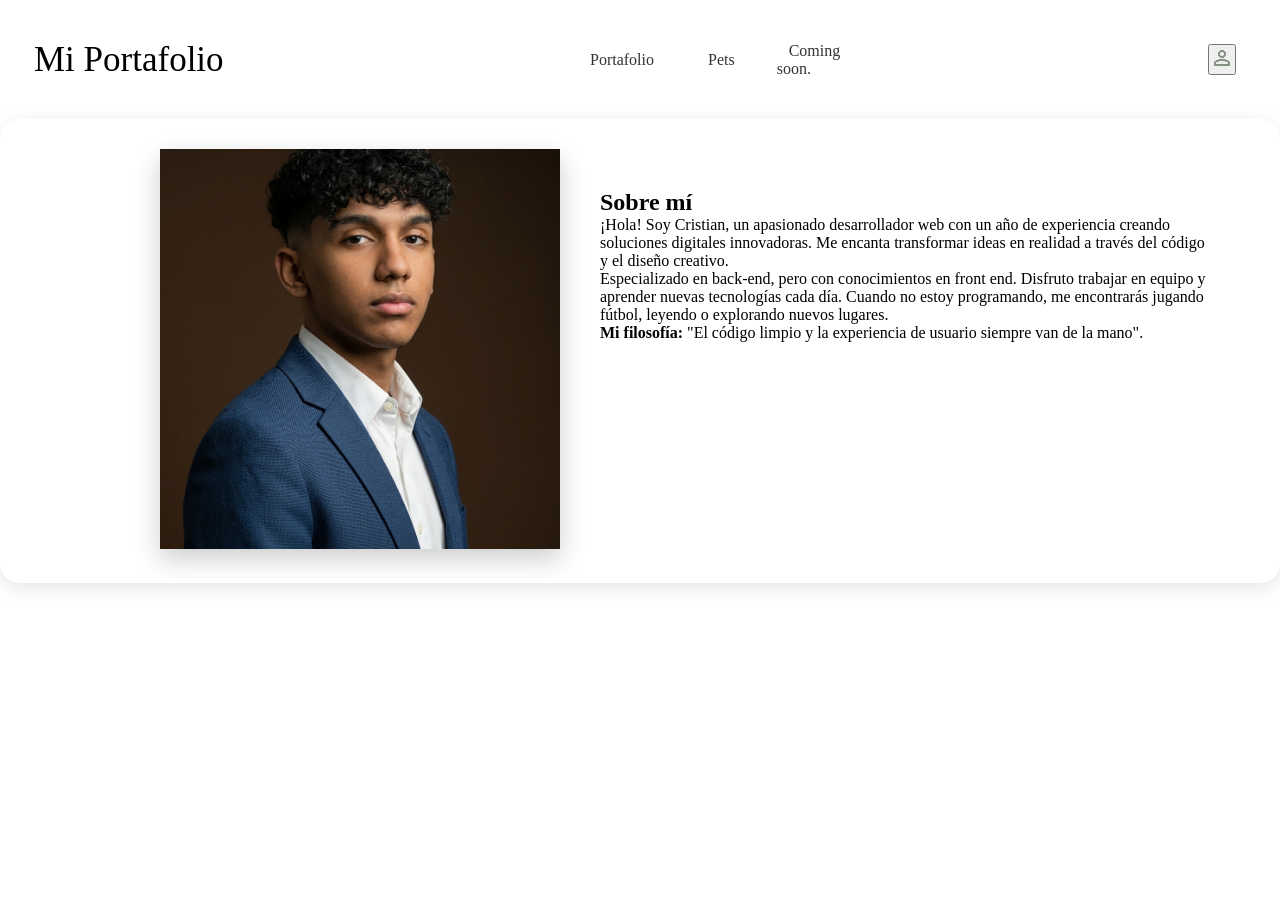
==== assets/index.html @ 3c235b00 "portafolio2" ====
<!DOCTYPE html>
<html lang="en">

<head>
    <meta charset="UTF-8">
    <meta name="viewport" content="width=device-width, initial-scale=1.0">
    <title>Document</title>
    <link rel="stylesheet" href="style/style.css">
</head>

<body>
    <header>
        <nav class="navbar">
            <div id="container">
                <div class="div-uno">
                    <a class="title" href="#">Mi Portafolio</a>
                </div>
                <div class="div-dos">
                    <ul>
                        <li>
                            <a href="#">Portafolio</a>
                        </li>
                        <li class="nav-item">
                            <a href="#">Pets</a>
                        </li>
                        <li class="nav-item">
                            <a href="#">Coming soon.</a>
                        </li>
                    </ul>
                </div>
                <div class="div-tres">
                    <button class="main-button" type="button" data-bs-toggle="collapse">
                        <img src="imgs/person_24dp_869484_FILL0_wght400_GRAD0_opsz24.png" alt="useraccount">
                    </button>
                </div>
            </div>
        </nav>
    </header>
    <div id="main-container">
        <div class="imagen-perfil">
            <img src="imgs/Gemini_Generated_Image_rar9kurar9kurar9.png" alt="Foto de perfil">
        </div>
        <div class="sobre-mi">
            <section>
                <h2>Sobre mí</h2>
                <p>¡Hola! Soy Cristian, un apasionado desarrollador web con un año de experiencia creando soluciones
                    digitales innovadoras. Me encanta transformar ideas en realidad a través del código y el diseño
                    creativo.</p>
                <p>Especializado en back-end, pero con conocimientos en front end. Disfruto trabajar en equipo y
                    aprender nuevas tecnologías cada día. Cuando no estoy programando, me encontrarás jugando fútbol,
                    leyendo o explorando nuevos lugares.</p>
                <p><strong>Mi filosofía:</strong> "El código limpio y la experiencia de usuario siempre van de la mano".
                </p>
            </section>
        </div>
    </div>
</body>

</html>
---- assets/style/style.css ----
* {
  padding: 0;
  margin: 0;
  box-sizing: border-box;
}

body {
  width: 100%;
  height: 100vh;
  justify-content: center;
  align-items: center;
}

#container {
  display: grid;
  grid-template-columns: repeat(3, 1fr);
  padding: 4px;
  gap: 30px;
}

.div-uno {
  grid-column: 1/1;
  justify-content: center;
  align-content: center;
  padding: 30px;
}

.div-uno a {
  text-decoration: none;
  font-style: Serif;
  color: black;
  font-size: 35px;
}

.div-dos {
  align-content: center;
}

.div-dos a {
  align-content: center;
}

.div-tres {
  align-content: center;
  display: flex;
  justify-content: end;
  padding: 40px;
}

ul {
  display: flex;
  align-items: center;
  margin-left: 140px;
  gap: 30px;
}

nav ul li a {
  text-decoration: none;
  color: #333333;
  padding: 8px 12px;
  transition: all 0.3s ease;
}

nav ul {
  list-style: none;
}

#main-container {
  border-radius: 20px;
  padding: 30px;
  box-shadow: 0 5px 20px rgba(0, 0, 0, 0.1);
  display: grid;
  grid-template-columns: repeat(3, 1fr);
}

.images-perfil {
  box-shadow: 0 5px 20px rgba(0, 0, 0, 0.1);
}

.imagen-perfil img {
  margin-left: 130px;
  width: 400px;
  height: 400px;
  object-fit: cover;
  box-shadow: 0 10px 25px rgba(0, 0, 0, 0.2);
  transition: transform 0.3s ease;
}

.imagen-perfil img:hover {
  transform: scale(1.05);
}

.sobre-mi {
  padding: 40px;
  grid-column: 2/4;
}

/*# sourceMappingURL=style.css.map */
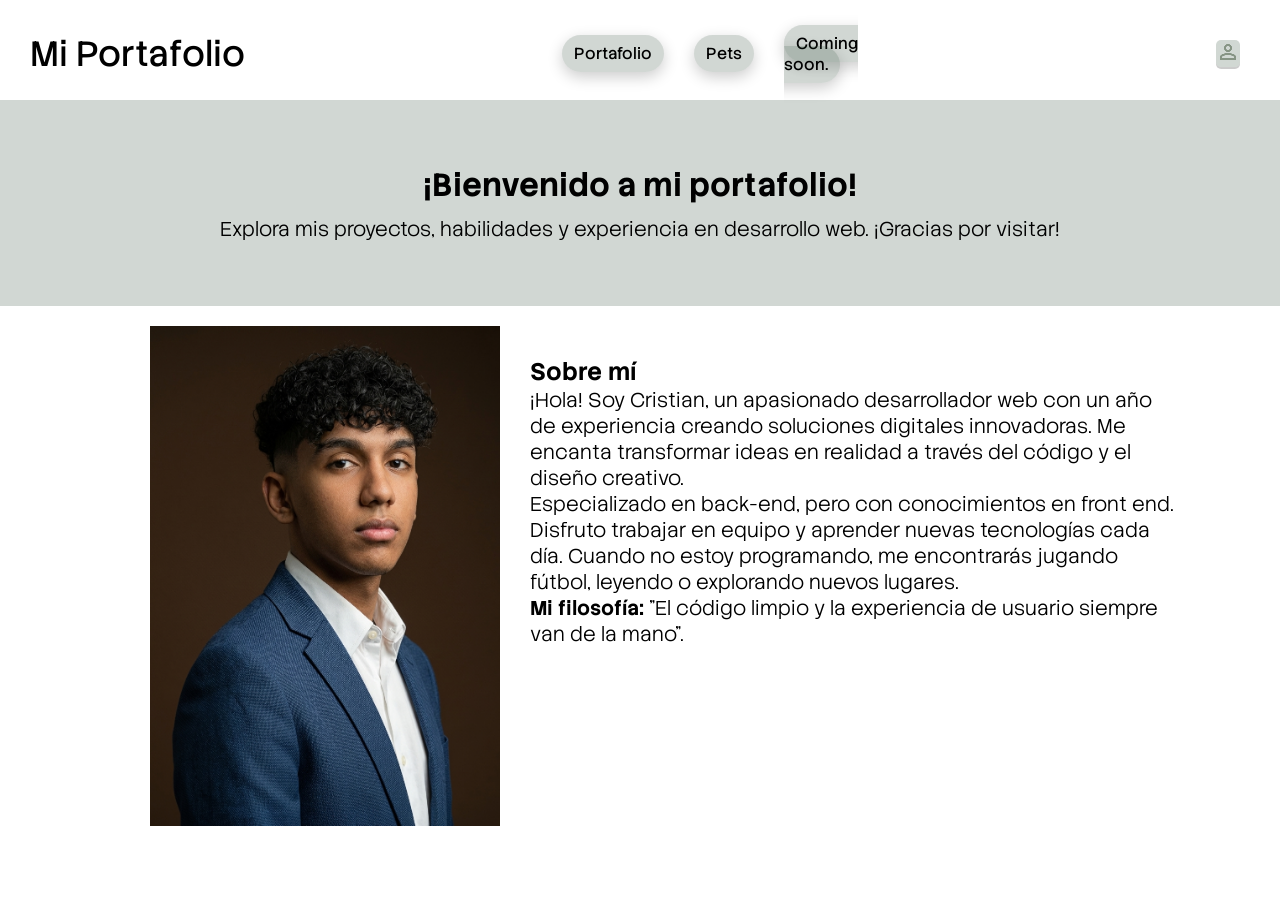
==== commit 834fbaee: "indice" ====
--- a/assets/index.html
+++ b/assets/index.html
@@ -4,7 +4,10 @@
 <head>
     <meta charset="UTF-8">
     <meta name="viewport" content="width=device-width, initial-scale=1.0">
-    <title>Document</title>
+    <link rel="preconnect" href="https://fonts.googleapis.com">
+    <link rel="preconnect" href="https://fonts.gstatic.com" crossorigin>
+    <link href="https://fonts.googleapis.com/css2?family=Stack+Sans+Text:wght@200..700&display=swap" rel="stylesheet">
+    <title>Portafolio</title>
     <link rel="stylesheet" href="style/style.css">
 </head>
 
@@ -36,6 +39,10 @@
             </div>
         </nav>
     </header>
+    <div id="first-container">
+        <h1>¡Bienvenido a mi portafolio!</h1>
+        <p>Explora mis proyectos, habilidades y experiencia en desarrollo web. ¡Gracias por visitar!</p>
+    </div>
     <div id="main-container">
         <div class="imagen-perfil">
             <img src="imgs/Gemini_Generated_Image_rar9kurar9kurar9.png" alt="Foto de perfil">
--- a/assets/style/style.css
+++ b/assets/style/style.css
@@ -14,8 +14,8 @@
 #container {
   display: grid;
   grid-template-columns: repeat(3, 1fr);
-  padding: 4px;
-  gap: 30px;
+  gap: 10px;
+  height: 100px;
 }
 
 .div-uno {
@@ -27,9 +27,9 @@
 
 .div-uno a {
   text-decoration: none;
-  font-style: Serif;
+  font-family: "Stack Sans Text", sans-serif;
+  font-size: 35px;
   color: black;
-  font-size: 35px;
 }
 
 .div-dos {
@@ -37,7 +37,13 @@
 }
 
 .div-dos a {
+  font-family: "Stack Sans Text", sans-serif;
+  font-weight: 30px;
+  font-style: bold;
   align-content: center;
+  box-shadow: 0 5px 15px rgba(0, 0, 0, 0.2);
+  border-radius: 20px;
+  background-color: rgba(26, 58, 36, 0.2);
 }
 
 .div-tres {
@@ -56,7 +62,7 @@
 
 nav ul li a {
   text-decoration: none;
-  color: #333333;
+  color: black;
   padding: 8px 12px;
   transition: all 0.3s ease;
 }
@@ -66,9 +72,7 @@
 }
 
 #main-container {
-  border-radius: 20px;
-  padding: 30px;
-  box-shadow: 0 5px 20px rgba(0, 0, 0, 0.1);
+  padding: 20px;
   display: grid;
   grid-template-columns: repeat(3, 1fr);
 }
@@ -79,20 +83,51 @@
 
 .imagen-perfil img {
   margin-left: 130px;
-  width: 400px;
-  height: 400px;
-  object-fit: cover;
-  box-shadow: 0 10px 25px rgba(0, 0, 0, 0.2);
-  transition: transform 0.3s ease;
-}
-
-.imagen-perfil img:hover {
-  transform: scale(1.05);
+  width: 350px;
+  height: 500px;
 }
 
 .sobre-mi {
-  padding: 40px;
+  padding: 30px;
   grid-column: 2/4;
+  border-radius: 20px;
+  margin-right: 50px;
+}
+
+.main-button {
+  background-color: rgba(26, 58, 36, 0.2);
+  border: none;
+  border-radius: 5px;
+  box-shadow: 0 2px rgba(0, 0, 0, 0.2);
+}
+
+#first-container {
+  gap: 10px;
+  width: 100%;
+  display: flex;
+  flex-direction: column;
+  align-items: center;
+  justify-content: center;
+  padding: 5%;
+  background-color: rgba(26, 58, 36, 0.2);
+}
+
+h1 {
+  font-family: "Stack Sans Text", sans-serif;
+  font-weight: 30px;
+  font-style: bold;
+}
+
+p {
+  font-family: "Stack Sans Text", sans-serif;
+  font-weight: 200;
+  font-size: 20px;
+}
+
+h2 {
+  font-family: "Stack Sans Text", sans-serif;
+  font-weight: 30px;
+  font-style: bold;
 }
 
 /*# sourceMappingURL=style.css.map */
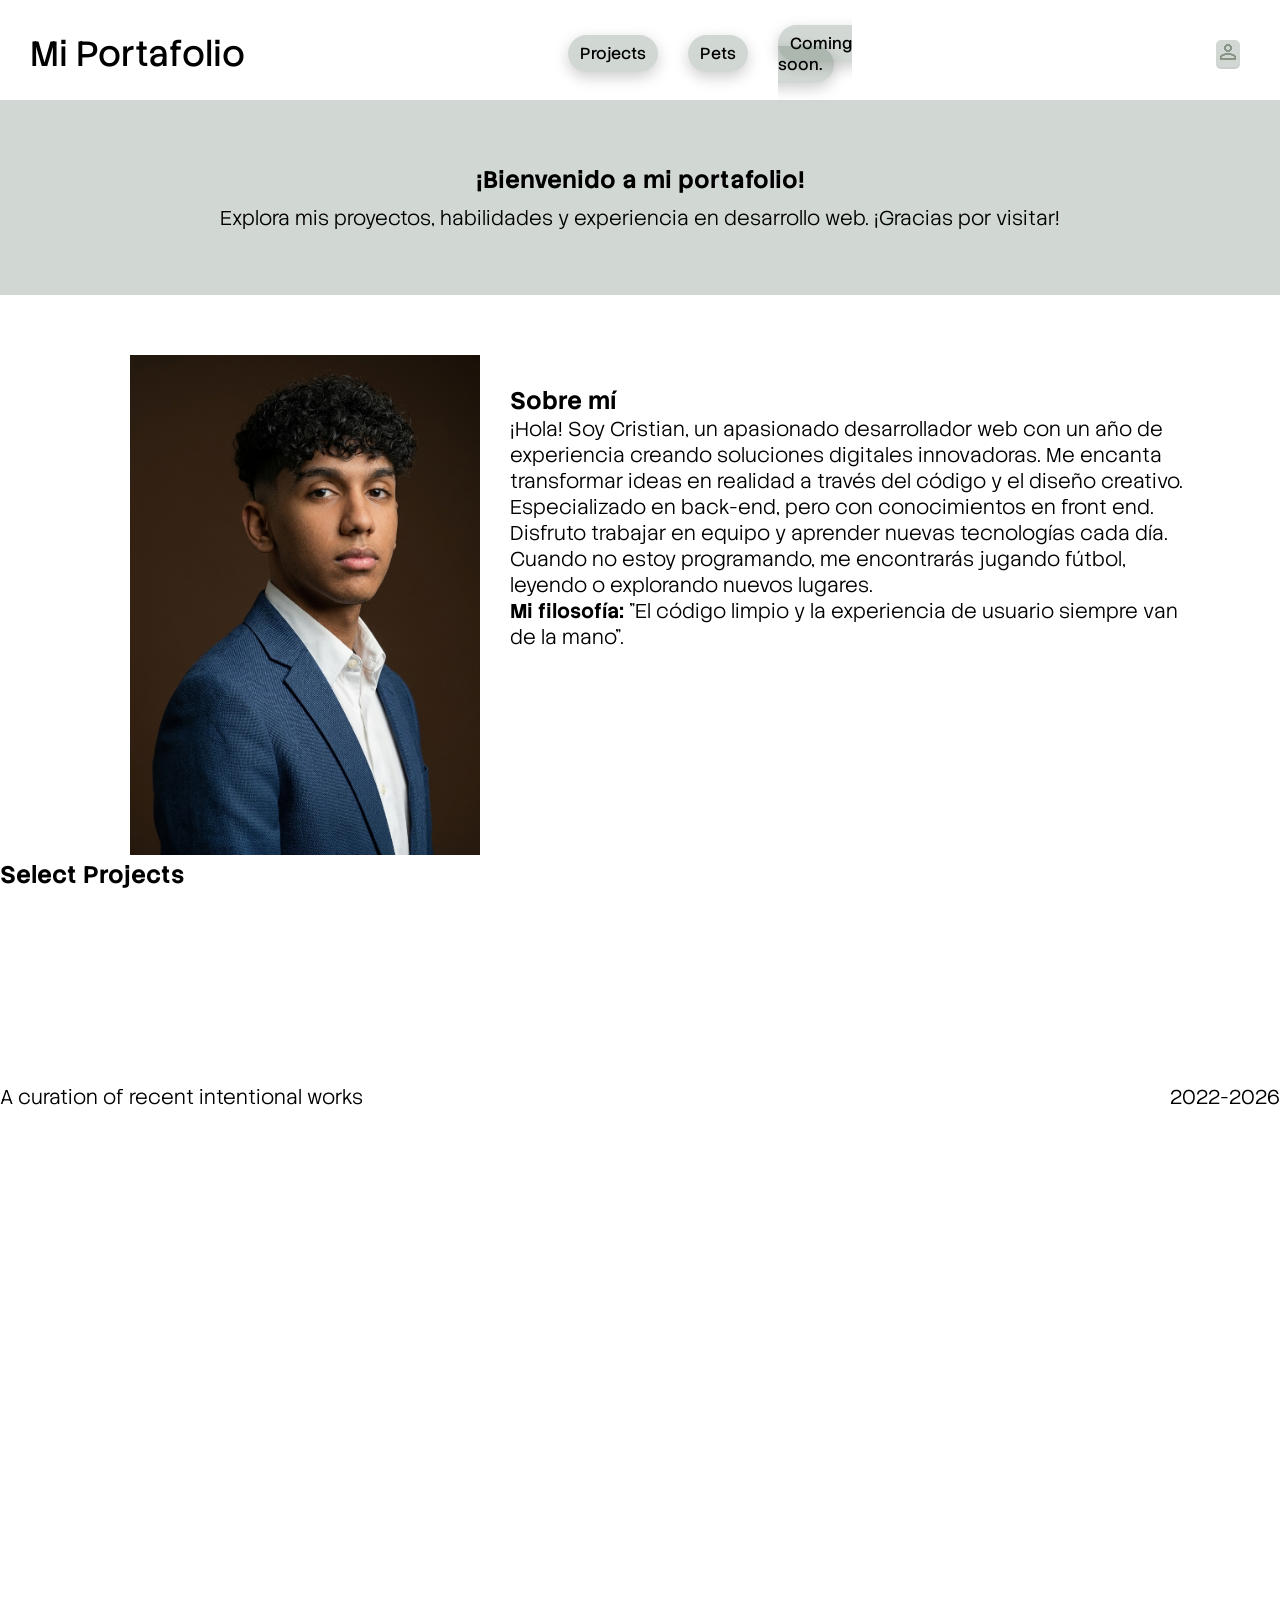
==== commit 3de8bd68: "semana-3-avance" ====
--- a/assets/index.html
+++ b/assets/index.html
@@ -21,7 +21,7 @@
                 <div class="div-dos">
                     <ul>
                         <li>
-                            <a href="#">Portafolio</a>
+                            <a href="#">Projects</a>
                         </li>
                         <li class="nav-item">
                             <a href="#">Pets</a>
@@ -39,28 +39,45 @@
             </div>
         </nav>
     </header>
-    <div id="first-container">
-        <h1>¡Bienvenido a mi portafolio!</h1>
-        <p>Explora mis proyectos, habilidades y experiencia en desarrollo web. ¡Gracias por visitar!</p>
-    </div>
-    <div id="main-container">
-        <div class="imagen-perfil">
-            <img src="imgs/Gemini_Generated_Image_rar9kurar9kurar9.png" alt="Foto de perfil">
+    <main>
+        <section id="first-container">
+            <h1>¡Bienvenido a mi portafolio!</h1>
+            <p>Explora mis proyectos, habilidades y experiencia en desarrollo web. ¡Gracias por visitar!</p>
+        </section>
+        <div id="main-container">
+            <div class="imagen-perfil">
+                <img src="imgs/Gemini_Generated_Image_rar9kurar9kurar9.png" alt="Foto de perfil">
+            </div>
+            <div class="sobre-mi">
+                <section>
+                    <h2>Sobre mí</h2>
+                    <p>¡Hola! Soy Cristian, un apasionado desarrollador web con un año de experiencia creando soluciones
+                        digitales innovadoras. Me encanta transformar ideas en realidad a través del código y el diseño
+                        creativo.</p>
+                    <p>Especializado en back-end, pero con conocimientos en front end. Disfruto trabajar en equipo y
+                        aprender nuevas tecnologías cada día. Cuando no estoy programando, me encontrarás jugando
+                        fútbol,
+                        leyendo o explorando nuevos lugares.</p>
+                    <p><strong>Mi filosofía:</strong> "El código limpio y la experiencia de usuario siempre van de la
+                        mano".
+                    </p>
+                </section>
+            </div>
         </div>
-        <div class="sobre-mi">
-            <section>
-                <h2>Sobre mí</h2>
-                <p>¡Hola! Soy Cristian, un apasionado desarrollador web con un año de experiencia creando soluciones
-                    digitales innovadoras. Me encanta transformar ideas en realidad a través del código y el diseño
-                    creativo.</p>
-                <p>Especializado en back-end, pero con conocimientos en front end. Disfruto trabajar en equipo y
-                    aprender nuevas tecnologías cada día. Cuando no estoy programando, me encontrarás jugando fútbol,
-                    leyendo o explorando nuevos lugares.</p>
-                <p><strong>Mi filosofía:</strong> "El código limpio y la experiencia de usuario siempre van de la mano".
-                </p>
-            </section>
+        <div class="second-container">
+            <div id="title">    
+                <div class="m1">
+                    <h2>Select Projects</h>
+                </div>
+                <div class="m2">
+                    <p>A curation of recent intentional works</p>
+                </div>
+                <div class="m3">
+                    <p>2022-2026</p>
+                </div>
+            </div>
         </div>
-    </div>
+    </main>
 </body>
 
 </html>
--- a/assets/style/style.css
+++ b/assets/style/style.css
@@ -72,7 +72,7 @@
 }
 
 #main-container {
-  padding: 20px;
+  padding-top: 60px;
   display: grid;
   grid-template-columns: repeat(3, 1fr);
 }
@@ -130,4 +130,31 @@
   font-style: bold;
 }
 
+.second-container {
+  width: 100%;
+  height: 100vh;
+  display: grid;
+  grid-template-rows: repeat(2, 1fr);
+}
+
+#title {
+  display: grid;
+  grid-template-columns: repeat(3, 1fr);
+  grid-template-rows: repeat(2, 1fr);
+}
+
+.m1 {
+  padding-bottom: 10px;
+}
+
+.m2 {
+  grid-column: 1/2;
+}
+
+.m3 {
+  grid-column: 3/4;
+  display: flex;
+  justify-content: end;
+}
+
 /*# sourceMappingURL=style.css.map */
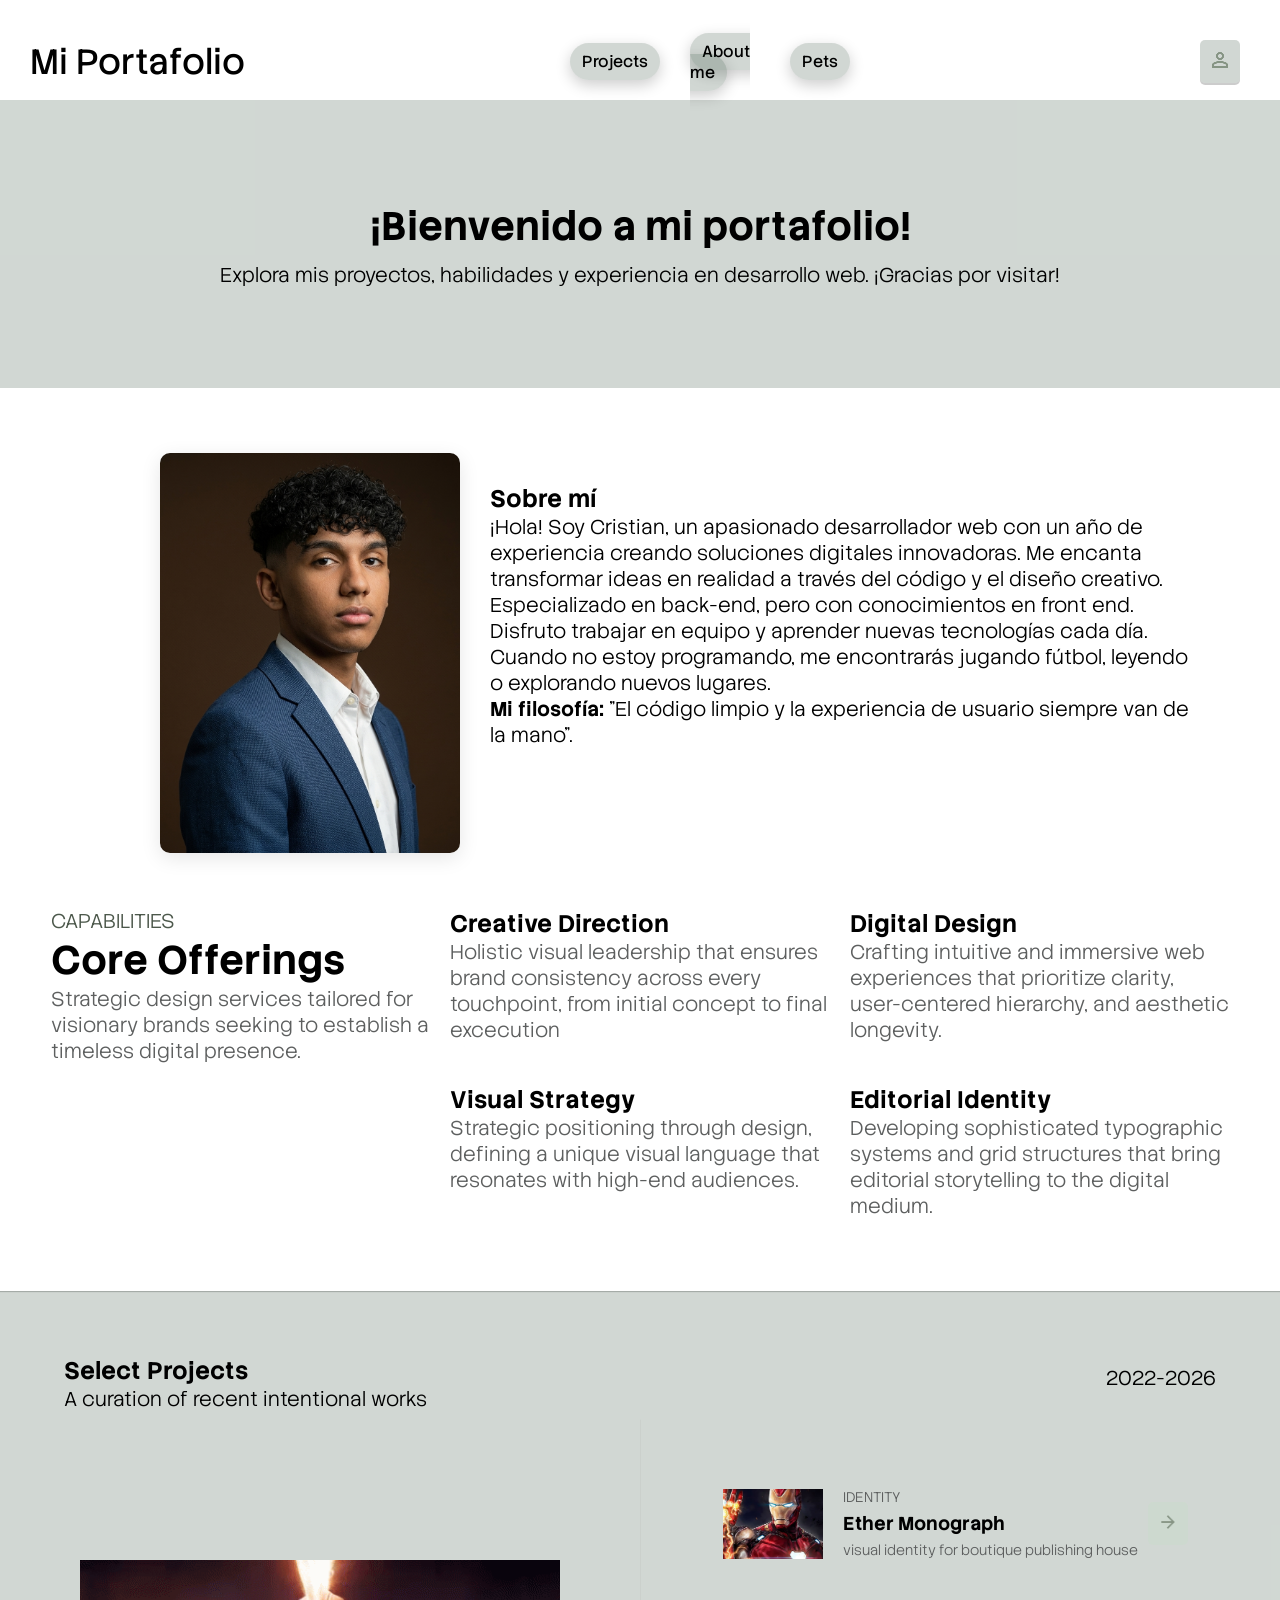
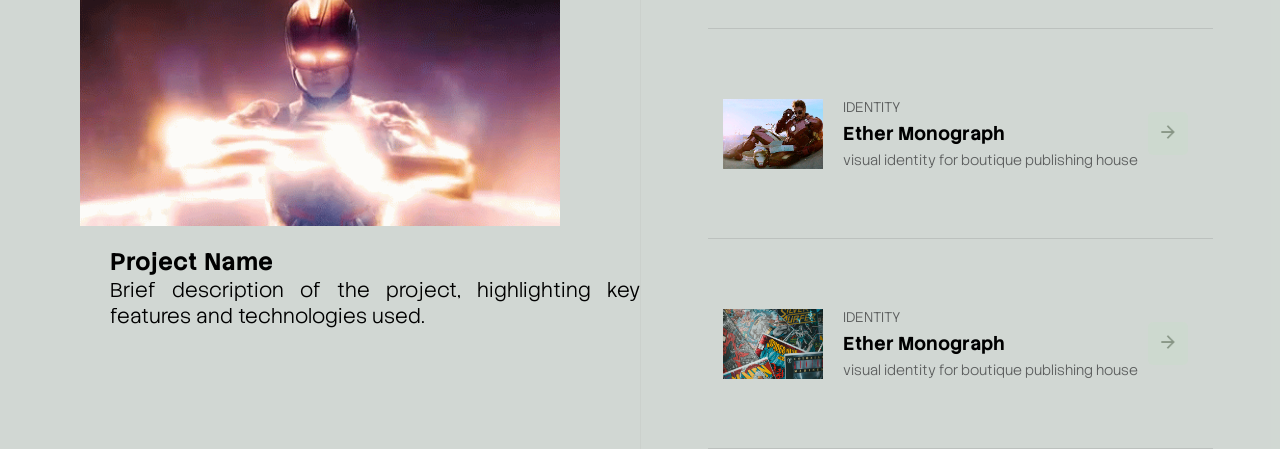
==== commit 6463057f: "finsh-job Co-authored-by: Copilot <copilot@github.com>" ====
--- a/assets/index.html
+++ b/assets/index.html
@@ -21,13 +21,13 @@
                 <div class="div-dos">
                     <ul>
                         <li>
-                            <a href="#">Projects</a>
+                            <a href="#s-projects">Projects</a>
                         </li>
                         <li class="nav-item">
-                            <a href="#">Pets</a>
+                            <a href="#main-container">About me</a>
                         </li>
                         <li class="nav-item">
-                            <a href="#">Coming soon.</a>
+                            <a href="/assets/pets.html">Pets</a>
                         </li>
                     </ul>
                 </div>
@@ -64,19 +64,98 @@
                 </section>
             </div>
         </div>
-        <div class="second-container">
-            <div id="title">    
+        <section id="second-container">
+            <div class="core-offerings">
+                <p class="capabilities">CAPABILITIES</p>
+                <h1>Core Offerings</h1>
+                <p>Strategic design services tailored for visionary brands
+                    seeking to establish a timeless digital presence.
+                </p>
+            </div>
+            <div class="creative-direction">
+                <h2>Creative Direction</h2>
+                <p>Holistic visual leadership that ensures brand consistency
+                    across every touchpoint, from initial concept to final excecution
+                </p>
+            </div>
+            <div class="digital-desing">
+                <h2>Digital Design</h2>
+                <p>Crafting intuitive and immersive web experiences
+                    that prioritize clarity, user-centered hierarchy, and aesthetic longevity.
+                </p>
+            </div>
+            <div class="editorial-identity">
+                <h2>Editorial Identity</h2>
+                <p>Developing sophisticated typographic systems
+                    and grid structures that bring editorial storytelling to the digital medium.
+                </p>
+            </div>
+            <div class="visual-strategy">
+                <h2>Visual Strategy</h2>
+                <p>Strategic positioning through design,
+                    defining a unique
+                    visual language that resonates with high-end audiences.
+                </p>
+            </div>
+        </section>
+        <section>
+            <div id="three-container">
                 <div class="m1">
-                    <h2>Select Projects</h>
+                    <h2>Select Projects</h2>
+                        <p>A curation of recent intentional works</p>
                 </div>
                 <div class="m2">
-                    <p>A curation of recent intentional works</p>
-                </div>
-                <div class="m3">
                     <p>2022-2026</p>
                 </div>
             </div>
-        </div>
+            <div class="s-projects" id="s-projects">
+                <div id="four-container">
+                    <div class="m3">
+                        <img src="imgs/list/Capitana-Marvel.gif" alt="project1">
+                    </div>
+                    <div class="m4">
+                        <h2>Project Name</h2>
+                        <p>Brief description of the project, highlighting key features and technologies used.</p>
+                    </div>
+                </div>
+                <div id="five-container">
+                    <div class="m5">
+                        <img src="imgs/list/iron-man-superheroe.jpg" alt="">
+                        <div class="m6">
+                            <p>IDENTITY</p>
+                            <h3>Ether Monograph</h3>
+                            <p>visual identity for boutique publishing house</p>
+                        </div>
+                        <div class="m7">
+                            <button><img src="imgs/icons/arrow_forward_24dp_869484_FILL0_wght400_GRAD0_opsz24.png" alt=""></button>
+                        </div>
+                    </div>
+                    <div class="m5">
+                        <img src="imgs/list/superheroes-marvel.gif" alt="">
+                        <div class="m6">
+                            <p>IDENTITY</p>
+                            <h3>Ether Monograph</h3>
+                            <p>visual identity for boutique publishing house</p>
+                        </div>
+                        <div class="m7">
+                            <button><img src="imgs/icons/arrow_forward_24dp_869484_FILL0_wght400_GRAD0_opsz24.png" alt=""></button>
+                        </div>
+                    </div>
+                    <div class="m5">
+                        <img src="imgs/list/photo-1612036782180-6f0b6cd846fe.avif" alt="">
+                        <div class="m6">
+                            <p>IDENTITY</p>
+                            <h3>Ether Monograph</h3>
+                            <p>visual identity for boutique publishing house</p>
+                        </div>
+                        <div class="m7">
+                            <button><img src="imgs/icons/arrow_forward_24dp_869484_FILL0_wght400_GRAD0_opsz24.png" alt=""></button>
+                        </div>
+                    </div>
+                </div>
+            </div>
+        </section>
+
     </main>
 </body>
 
--- a/assets/style/style.css
+++ b/assets/style/style.css
@@ -12,10 +12,14 @@
 }
 
 #container {
+  width: 100%;
   display: grid;
   grid-template-columns: repeat(3, 1fr);
   gap: 10px;
   height: 100px;
+  background-color: white;
+  position: fixed;
+  z-index: 1000;
 }
 
 .div-uno {
@@ -24,7 +28,6 @@
   align-content: center;
   padding: 30px;
 }
-
 .div-uno a {
   text-decoration: none;
   font-family: "Stack Sans Text", sans-serif;
@@ -35,7 +38,6 @@
 .div-dos {
   align-content: center;
 }
-
 .div-dos a {
   font-family: "Stack Sans Text", sans-serif;
   font-weight: 30px;
@@ -66,25 +68,23 @@
   padding: 8px 12px;
   transition: all 0.3s ease;
 }
-
 nav ul {
   list-style: none;
 }
 
 #main-container {
-  padding-top: 60px;
+  padding-top: 65px;
   display: grid;
   grid-template-columns: repeat(3, 1fr);
 }
 
-.images-perfil {
+.imagen-perfil img {
+  margin-left: 160px;
+  width: 300px;
+  height: 400px;
+  object-fit: cover;
+  border-radius: 10px;
   box-shadow: 0 5px 20px rgba(0, 0, 0, 0.1);
-}
-
-.imagen-perfil img {
-  margin-left: 130px;
-  width: 350px;
-  height: 500px;
 }
 
 .sobre-mi {
@@ -99,6 +99,12 @@
   border: none;
   border-radius: 5px;
   box-shadow: 0 2px rgba(0, 0, 0, 0.2);
+  cursor: pointer;
+  padding: 8px;
+}
+.main-button img {
+  width: 24px;
+  height: 24px;
 }
 
 #first-container {
@@ -108,14 +114,16 @@
   flex-direction: column;
   align-items: center;
   justify-content: center;
-  padding: 5%;
-  background-color: rgba(26, 58, 36, 0.2);
+  background-color: rgba(26, 58, 36, 0.2);
+  padding-top: 200px;
+  padding-bottom: 100px;
+  text-align: center;
 }
 
 h1 {
   font-family: "Stack Sans Text", sans-serif;
-  font-weight: 30px;
-  font-style: bold;
+  font-weight: bold;
+  font-size: 2.5rem;
 }
 
 p {
@@ -126,35 +134,353 @@
 
 h2 {
   font-family: "Stack Sans Text", sans-serif;
-  font-weight: 30px;
-  font-style: bold;
-}
-
-.second-container {
-  width: 100%;
-  height: 100vh;
+  font-weight: bold;
+}
+
+#three-container {
+  width: 100%;
+  height: 10vh;
+  display: grid;
+  grid-template-columns: repeat(3, 1fr);
+  background-color: rgba(26, 58, 36, 0.2);
+  padding: 5%;
+}
+
+.m1 {
+  grid-row: 1/2;
+}
+
+.m2 {
+  grid-column: 3/5;
+  display: flex;
+  justify-self: end;
+  padding-top: 10px;
+  padding-left: 30px;
+}
+
+#second-container {
   display: grid;
   grid-template-rows: repeat(2, 1fr);
-}
-
-#title {
-  display: grid;
   grid-template-columns: repeat(3, 1fr);
-  grid-template-rows: repeat(2, 1fr);
-}
-
-.m1 {
-  padding-bottom: 10px;
-}
-
-.m2 {
-  grid-column: 1/2;
+  padding: 4%;
+  gap: 20px;
+  box-shadow: 0 1px 1px rgba(117, 117, 117, 0.4);
+}
+
+.core-offerings p {
+  color: #5D5F5F;
+}
+.core-offerings .capabilities {
+  color: #4c584b;
+}
+
+.creative-direction p,
+.digital-desing p,
+.visual-strategy p,
+.editorial-identity p {
+  color: #5D5F5F;
+}
+
+.visual-strategy {
+  grid-row: 2/3;
+  grid-column: 2/3;
+}
+
+.editorial-identity {
+  grid-row: 2/3;
+  grid-column: 3/4;
+}
+
+.s-projects {
+  display: grid;
+  grid-template-columns: repeat(2, 1fr);
+  background-color: rgba(26, 58, 36, 0.2);
+}
+
+#four-container {
+  width: 100%;
+  height: 70vh;
+  display: flex;
+  flex-direction: column;
+  justify-content: center;
+  box-shadow: 0 1px 1px rgba(117, 117, 117, 0.4);
+}
+
+#five-container {
+  width: 100%;
+  display: grid;
+  grid-template-rows: repeat(3, 1fr);
+  justify-content: center;
 }
 
 .m3 {
-  grid-column: 3/4;
-  display: flex;
-  justify-content: end;
+  display: flex;
+  justify-content: center;
+  padding: 20px;
+}
+.m3 img {
+  width: 80%;
+}
+
+.m4 {
+  display: flex;
+  flex-direction: column;
+  padding-left: 110px;
+  text-align: justify;
+}
+
+.m5 {
+  display: flex;
+  align-items: center;
+  padding: 15px;
+  border-bottom: 1px solid rgba(0, 0, 0, 0.1);
+}
+.m5 p {
+  color: #5D5F5F;
+  font-size: 14px;
+}
+.m5 h3 {
+  font-family: "Stack Sans Text", sans-serif;
+  font-weight: bold;
+  margin: 5px 0;
+}
+.m5 img {
+  width: 100px;
+  height: 70px;
+  object-fit: cover;
+}
+
+.m6 {
+  padding-left: 20px;
+  flex: 1;
+}
+
+.m7 {
+  padding: 10px;
+}
+.m7 button {
+  border: none;
+  border-radius: 5px;
+  padding: 10px;
+  background-color: rgba(189, 226, 191, 0.2);
+  cursor: pointer;
+}
+.m7 img {
+  width: 20px;
+  height: 20px;
+}
+
+/* ========== RESPONSIVE ========== */
+@media screen and (max-width: 1024px) {
+  .imagen-perfil img {
+    margin-left: 80px;
+    width: 250px;
+    height: 350px;
+  }
+  .sobre-mi {
+    margin-right: 20px;
+  }
+  ul {
+    margin-left: 50px;
+    gap: 15px;
+  }
+  .m7 {
+    padding-left: 100px;
+  }
+}
+@media screen and (max-width: 768px) {
+  #container {
+    grid-template-columns: 1fr auto 1fr;
+    padding: 0 15px;
+  }
+  .div-uno {
+    padding: 20px 10px;
+  }
+  .div-uno a {
+    font-size: 24px;
+  }
+  ul {
+    margin-left: 0;
+    gap: 10px;
+  }
+  .div-dos a {
+    font-size: 12px;
+    padding: 5px 8px;
+  }
+  .div-tres {
+    padding: 20px 10px;
+  }
+  #first-container {
+    padding-top: 120px;
+    padding-bottom: 60px;
+  }
+  h1 {
+    font-size: 1.8rem;
+  }
+  p {
+    font-size: 16px;
+    padding: 0 20px;
+  }
+  #main-container {
+    grid-template-columns: 1fr;
+    padding: 20px;
+  }
+  .imagen-perfil {
+    text-align: center;
+  }
+  .imagen-perfil img {
+    margin-left: 0;
+    width: 200px;
+    height: 280px;
+  }
+  .sobre-mi {
+    grid-column: 1;
+    margin-right: 0;
+    text-align: center;
+  }
+  #second-container {
+    grid-template-columns: 1fr;
+    grid-template-rows: auto;
+  }
+  .visual-strategy,
+  .editorial-identity {
+    grid-row: auto;
+    grid-column: auto;
+  }
+  .s-projects {
+    grid-template-columns: 1fr;
+  }
+  #four-container {
+    height: auto;
+    padding: 40px 20px;
+  }
+  .m3 img {
+    width: 100%;
+  }
+  .m5 {
+    flex-wrap: wrap;
+    text-align: center;
+    justify-content: center;
+  }
+  .m6 {
+    padding-left: 0;
+    margin-top: 10px;
+  }
+  .m7 {
+    padding-left: 0;
+    margin-top: 10px;
+  }
+  #three-container {
+    height: auto;
+    padding: 30px 20px;
+  }
+  .m2 {
+    grid-column: auto;
+    justify-self: start;
+    padding-left: 0;
+  }
+}
+@media screen and (max-width: 480px) {
+  .div-uno a {
+    font-size: 18px;
+  }
+  .div-dos a {
+    font-size: 10px;
+    padding: 4px 6px;
+  }
+  h1 {
+    font-size: 1.5rem;
+  }
+  p {
+    font-size: 14px;
+  }
+  h2 {
+    font-size: 1.3rem;
+  }
+  .m5 img {
+    width: 80px;
+    height: 60px;
+  }
+  .m6 p, .m6 h3 {
+    font-size: 12px;
+  }
+  .main-button img {
+    width: 20px;
+    height: 20px;
+  }
+}
+/* ========== PETS PAGE ========== */
+.pets-grid {
+  display: grid;
+  grid-template-columns: repeat(3, 1fr);
+  gap: 30px;
+  padding: 60px 80px;
+  background-color: rgba(26, 58, 36, 0.2);
+}
+
+.pet-card {
+  background: white;
+  border-radius: 20px;
+  overflow: hidden;
+  box-shadow: 0 5px 20px rgba(0, 0, 0, 0.1);
+  transition: transform 0.3s ease;
+}
+
+.pet-card:hover {
+  transform: translateY(-10px);
+}
+
+.pet-img {
+  width: 100%;
+  height: 250px;
+  overflow: hidden;
+}
+
+.pet-img img {
+  width: 90%;
+  height: 100%;
+}
+
+.pet-info {
+  padding: 20px;
+}
+
+.pet-info h3 {
+  font-family: "Stack Sans Text", sans-serif;
+  font-size: 24px;
+  font-weight: bold;
+  margin-bottom: 8px;
+}
+
+.pet-type {
+  color: #4c584b;
+  font-weight: bold;
+  margin-bottom: 10px;
+}
+
+.pet-info p {
+  font-size: 16px;
+  color: #5D5F5F;
+}
+
+/* Responsive Pets */
+@media screen and (max-width: 1024px) {
+  .pets-grid {
+    padding: 40px;
+    gap: 20px;
+  }
+}
+@media screen and (max-width: 768px) {
+  .pets-grid {
+    grid-template-columns: repeat(2, 1fr);
+    padding: 30px;
+  }
+}
+@media screen and (max-width: 480px) {
+  .pets-grid {
+    grid-template-columns: 1fr;
+    padding: 20px;
+  }
 }
 
 /*# sourceMappingURL=style.css.map */
